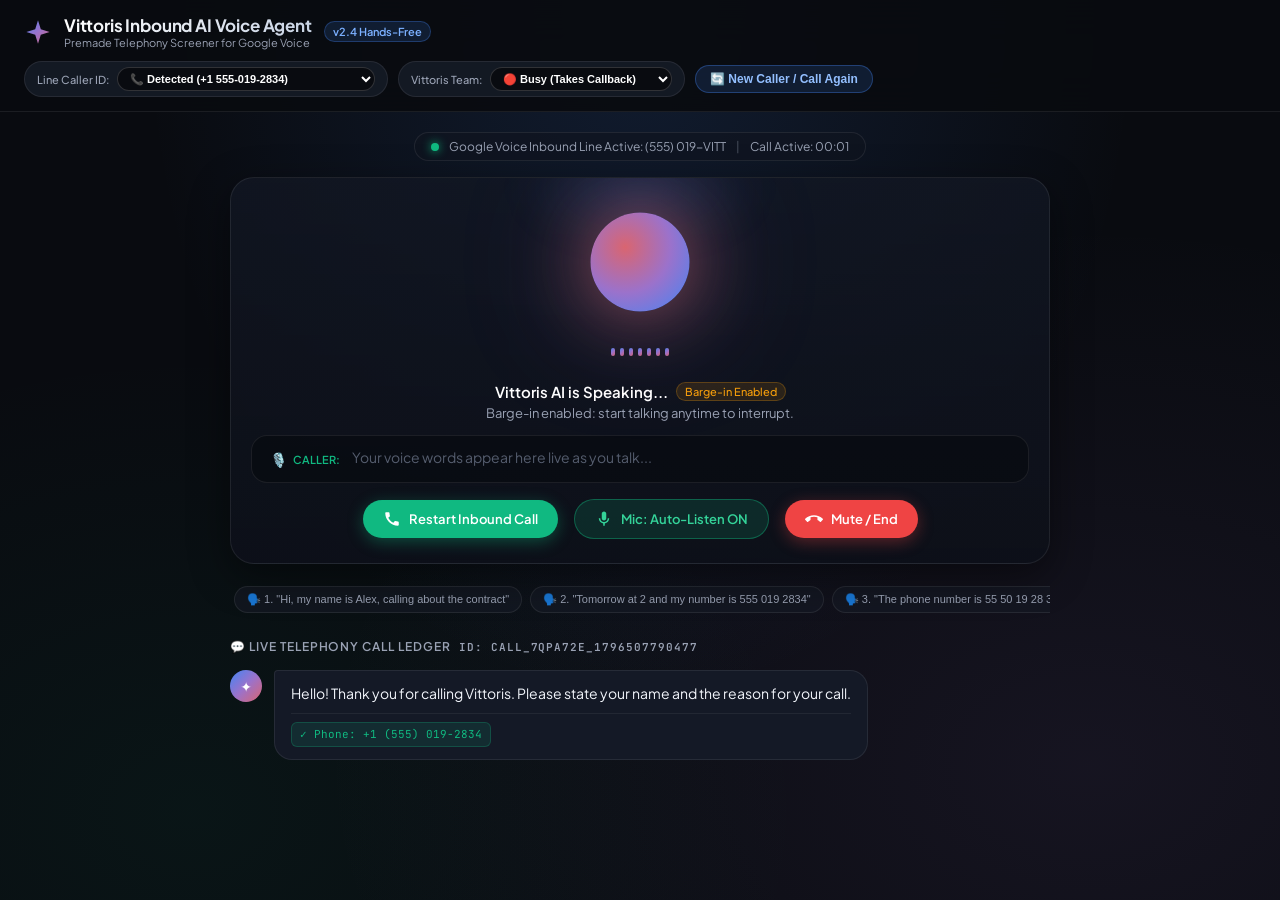
==== index.html @ 3432c32b "feat: hands-free voice receptionist with auto-mic, barge-in, caller ID integration, and GitHub Pages" ====
<!DOCTYPE html>
<html lang="en">
<head>
  <meta charset="UTF-8">
  <meta name="viewport" content="width=device-width, initial-scale=1.0">
  <title>Inbound AI Voice Receptionist — Vittoris Team</title>
  <link rel="preconnect" href="https://fonts.googleapis.com">
  <link rel="preconnect" href="https://fonts.gstatic.com" crossorigin>
  <link href="https://fonts.googleapis.com/css2?family=Google+Sans:wght@400;500;700&family=Plus+Jakarta+Sans:wght@400;500;600;700;800&family=JetBrains+Mono:wght@400;500&display=swap" rel="stylesheet">
  <style>
    :root {
      --bg: #090b10;
      --panel: #111520;
      --panel-border: rgba(255, 255, 255, 0.08);
      --bubble-bot: #141926;
      --bubble-user: #1d2538;
      --gemini-blue: #4285f4;
      --gemini-purple: #9b72cb;
      --gemini-pink: #d96570;
      --gemini-gradient: linear-gradient(135deg, #4285f4, #9b72cb, #d96570);
      --green: #10b981;
      --red: #ef4444;
      --amber: #f59e0b;
      --text-main: #f3f6fc;
      --text-muted: #9aa2b4;
      --font-main: 'Google Sans', 'Plus Jakarta Sans', system-ui, sans-serif;
      --font-mono: 'JetBrains Mono', monospace;
    }

    * { box-sizing: border-box; margin: 0; padding: 0; }

    body {
      background: var(--bg);
      background-image: 
        radial-gradient(at 50% 0%, rgba(66, 133, 244, 0.14) 0px, transparent 55%),
        radial-gradient(at 85% 85%, rgba(155, 114, 203, 0.09) 0px, transparent 50%),
        radial-gradient(at 15% 90%, rgba(16, 185, 129, 0.06) 0px, transparent 40%);
      color: var(--text-main);
      font-family: var(--font-main);
      min-height: 100vh;
      display: flex;
      flex-direction: column;
      overflow-x: hidden;
    }

    header {
      padding: 14px 24px;
      display: flex;
      justify-content: space-between;
      align-items: center;
      border-bottom: 1px solid var(--panel-border);
      backdrop-filter: blur(20px);
      position: sticky;
      top: 0;
      z-index: 50;
      background: rgba(9, 11, 16, 0.92);
      flex-wrap: wrap;
      gap: 12px;
    }

    .brand { display: flex; align-items: center; gap: 12px; }

    .gemini-sparkle {
      width: 28px;
      height: 28px;
      background: var(--gemini-gradient);
      -webkit-mask: url('data:image/svg+xml;utf8,<svg viewBox="0 0 24 24" xmlns="http://www.w3.org/2000/svg"><path d="M12 2L14.4 9.6L22 12L14.4 14.4L12 22L9.6 14.4L2 12L9.6 9.6L12 2Z"/></svg>') no-repeat center / contain;
      mask: url('data:image/svg+xml;utf8,<svg viewBox="0 0 24 24" xmlns="http://www.w3.org/2000/svg"><path d="M12 2L14.4 9.6L22 12L14.4 14.4L12 22L9.6 14.4L2 12L9.6 9.6L12 2Z"/></svg>') no-repeat center / contain;
    }

    .brand-title {
      font-size: 17px;
      font-weight: 700;
      letter-spacing: -0.01em;
      background: linear-gradient(135deg, #ffffff, #c7d2e3);
      -webkit-background-clip: text;
      -webkit-text-fill-color: transparent;
    }

    .brand-tag {
      font-size: 11px;
      padding: 3px 8px;
      border-radius: 20px;
      background: rgba(66, 133, 244, 0.15);
      color: #7bb0ff;
      border: 1px solid rgba(66, 133, 244, 0.3);
      font-weight: 600;
    }

    .header-controls {
      display: flex;
      align-items: center;
      gap: 10px;
      flex-wrap: wrap;
    }

    .config-pill {
      display: flex;
      align-items: center;
      gap: 8px;
      background: rgba(22, 27, 38, 0.9);
      border: 1px solid var(--panel-border);
      padding: 5px 12px;
      border-radius: 24px;
      font-size: 12px;
    }
    .config-pill label {
      color: var(--text-muted);
      font-size: 11px;
      font-weight: 500;
    }

    .config-select {
      background: #090b10;
      border: 1px solid rgba(255, 255, 255, 0.16);
      color: #fff;
      padding: 4px 8px;
      border-radius: 16px;
      font-size: 11px;
      font-weight: 600;
      outline: none;
      cursor: pointer;
    }

    .reset-btn {
      background: rgba(66, 133, 244, 0.15);
      border: 1px solid rgba(66, 133, 244, 0.35);
      color: #93bfff;
      padding: 6px 14px;
      border-radius: 20px;
      font-size: 12px;
      font-weight: 600;
      cursor: pointer;
      display: inline-flex;
      align-items: center;
      gap: 6px;
      transition: all 0.2s ease;
    }
    .reset-btn:hover {
      background: rgba(66, 133, 244, 0.3);
      color: #fff;
      border-color: #4285f4;
    }

    /* Main Voice Calling Stage */
    .call-stage {
      max-width: 860px;
      width: 100%;
      margin: 0 auto;
      padding: 20px 20px 10px;
      display: flex;
      flex-direction: column;
      align-items: center;
      gap: 16px;
    }

    .call-status-banner {
      display: flex;
      align-items: center;
      gap: 10px;
      padding: 6px 16px;
      background: rgba(17, 21, 32, 0.7);
      border: 1px solid var(--panel-border);
      border-radius: 24px;
      font-size: 12px;
      color: var(--text-muted);
    }
    .pulse-dot {
      width: 8px;
      height: 8px;
      border-radius: 50%;
      background: var(--green);
      box-shadow: 0 0 10px var(--green);
      animation: pulseDot 1.5s infinite;
    }
    @keyframes pulseDot {
      0%, 100% { opacity: 1; transform: scale(1); }
      50% { opacity: 0.4; transform: scale(0.85); }
    }

    /* Premade Voice Agent Orb & Live Waveform */
    .voice-console-card {
      width: 100%;
      background: linear-gradient(180deg, rgba(18, 23, 35, 0.8) 0%, rgba(13, 16, 25, 0.95) 100%);
      border: 1px solid var(--panel-border);
      border-radius: 24px;
      padding: 24px 20px;
      display: flex;
      flex-direction: column;
      align-items: center;
      box-shadow: 0 12px 40px rgba(0, 0, 0, 0.45);
      position: relative;
      overflow: hidden;
    }

    .voice-console-card::before {
      content: '';
      position: absolute;
      top: -40px;
      width: 240px;
      height: 100px;
      background: radial-gradient(ellipse, rgba(66, 133, 244, 0.2) 0%, transparent 70%);
      filter: blur(20px);
      pointer-events: none;
    }

    .orb-wrapper {
      position: relative;
      width: 120px;
      height: 120px;
      display: flex;
      align-items: center;
      justify-content: center;
      margin-bottom: 12px;
    }

    .voice-orb {
      width: 84px;
      height: 84px;
      border-radius: 50%;
      background: radial-gradient(circle at 35% 35%, #9b72cb 0%, #4285f4 55%, #1ba0e1 100%);
      box-shadow: 
        0 0 40px rgba(66, 133, 244, 0.4),
        0 0 80px rgba(155, 114, 203, 0.25);
      transition: all 0.3s cubic-bezier(0.4, 0, 0.2, 1);
      animation: orbFloat 4s infinite ease-in-out;
    }

    .voice-orb.listening {
      background: radial-gradient(circle at 40% 40%, #10b981 0%, #059669 50%, #0284c7 100%);
      box-shadow: 
        0 0 50px rgba(16, 185, 129, 0.55),
        0 0 90px rgba(5, 150, 105, 0.35);
      transform: scale(1.12);
      animation: orbListenPulse 1.2s infinite alternate ease-in-out;
    }

    .voice-orb.speaking {
      background: radial-gradient(circle at 35% 35%, #d96570 0%, #9b72cb 50%, #4285f4 100%);
      box-shadow: 
        0 0 60px rgba(217, 101, 112, 0.6),
        0 0 110px rgba(155, 114, 203, 0.45);
      transform: scale(1.18);
      animation: orbSpeakPulse 1s infinite alternate ease-in-out;
    }

    @keyframes orbFloat {
      0%, 100% { transform: scale(1) translateY(0); }
      50% { transform: scale(1.04) translateY(-4px); }
    }
    @keyframes orbListenPulse {
      0% { transform: scale(1.08); box-shadow: 0 0 35px rgba(16, 185, 129, 0.5); }
      100% { transform: scale(1.18); box-shadow: 0 0 65px rgba(16, 185, 129, 0.7); }
    }
    @keyframes orbSpeakPulse {
      0% { transform: scale(1.12) rotate(0deg); }
      100% { transform: scale(1.24) rotate(45deg); }
    }

    /* Live Audio Soundwave Visualizer */
    .soundwave-box {
      display: flex;
      align-items: center;
      gap: 5px;
      height: 36px;
      margin-bottom: 12px;
    }

    .wave-bar {
      width: 4px;
      height: 8px;
      background: rgba(255, 255, 255, 0.2);
      border-radius: 4px;
      transition: height 0.15s ease, background 0.2s ease;
    }

    .soundwave-box.active .wave-bar {
      background: var(--gemini-gradient);
      animation: waveDance 1.2s infinite ease-in-out;
    }
    .soundwave-box.active .wave-bar:nth-child(1) { animation-delay: 0.1s; }
    .soundwave-box.active .wave-bar:nth-child(2) { animation-delay: 0.3s; }
    .soundwave-box.active .wave-bar:nth-child(3) { animation-delay: 0.0s; }
    .soundwave-box.active .wave-bar:nth-child(4) { animation-delay: 0.4s; }
    .soundwave-box.active .wave-bar:nth-child(5) { animation-delay: 0.2s; }
    .soundwave-box.active .wave-bar:nth-child(6) { animation-delay: 0.5s; }
    .soundwave-box.active .wave-bar:nth-child(7) { animation-delay: 0.15s; }

    @keyframes waveDance {
      0%, 100% { height: 8px; }
      50% { height: 32px; }
    }

    .orb-status-text {
      font-size: 15px;
      font-weight: 600;
      color: #fff;
      margin-bottom: 4px;
      display: flex;
      align-items: center;
      gap: 8px;
    }

    .barge-in-badge {
      font-size: 11px;
      color: var(--amber);
      background: rgba(245, 158, 11, 0.12);
      border: 1px solid rgba(245, 158, 11, 0.25);
      padding: 2px 8px;
      border-radius: 12px;
      font-weight: 500;
    }

    .orb-substatus {
      font-size: 13px;
      color: var(--text-muted);
      text-align: center;
      max-width: 520px;
    }

    /* Real-Time Live Speech Transcript Bar */
    .live-transcript-card {
      width: 100%;
      background: rgba(8, 11, 17, 0.7);
      border: 1px solid var(--panel-border);
      border-radius: 16px;
      padding: 12px 18px;
      margin-top: 14px;
      display: flex;
      align-items: flex-start;
      gap: 12px;
      min-height: 48px;
    }
    .live-mic-icon {
      color: var(--green);
      font-size: 14px;
      display: flex;
      align-items: center;
      gap: 6px;
      flex-shrink: 0;
      margin-top: 2px;
    }
    .live-transcript-text {
      font-size: 14px;
      color: #e2e8f0;
      font-style: italic;
      line-height: 1.4;
      flex: 1;
      word-break: break-word;
    }
    .live-transcript-placeholder {
      color: #555d6e;
      font-style: normal;
    }

    /* Hands-Free Voice Call Controls (No typing input prompt!) */
    .call-controls-deck {
      display: flex;
      align-items: center;
      justify-content: center;
      gap: 16px;
      margin-top: 16px;
      flex-wrap: wrap;
    }

    .control-btn {
      display: flex;
      align-items: center;
      gap: 8px;
      padding: 10px 20px;
      border-radius: 28px;
      font-size: 13px;
      font-weight: 600;
      cursor: pointer;
      border: none;
      transition: all 0.2s ease;
      font-family: var(--font-main);
    }
    .control-btn svg { width: 18px; height: 18px; fill: currentColor; }

    .btn-connect {
      background: #10b981;
      color: #fff;
      box-shadow: 0 4px 16px rgba(16, 185, 129, 0.35);
    }
    .btn-connect:hover {
      background: #059669;
      transform: translateY(-1px);
    }

    .btn-hangup {
      background: #ef4444;
      color: #fff;
      box-shadow: 0 4px 16px rgba(239, 68, 68, 0.35);
    }
    .btn-hangup:hover {
      background: #dc2626;
      transform: translateY(-1px);
    }

    .btn-mic-toggle {
      background: rgba(255, 255, 255, 0.08);
      color: #e2e8f0;
      border: 1px solid rgba(255, 255, 255, 0.15);
    }
    .btn-mic-toggle.active {
      background: rgba(16, 185, 129, 0.15);
      border-color: rgba(16, 185, 129, 0.4);
      color: #34d399;
    }
    .btn-mic-toggle:hover { background: rgba(255, 255, 255, 0.14); }

    /* Quick Voice Simulation Chips */
    .quick-voice-chips {
      display: flex;
      gap: 8px;
      max-width: 860px;
      width: 100%;
      overflow-x: auto;
      padding: 6px 4px;
    }
    .quick-voice-chips::-webkit-scrollbar { display: none; }

    .voice-chip {
      background: rgba(22, 27, 38, 0.65);
      border: 1px solid var(--panel-border);
      color: var(--text-muted);
      padding: 6px 12px;
      border-radius: 18px;
      font-size: 11px;
      white-space: nowrap;
      cursor: pointer;
      display: inline-flex;
      align-items: center;
      gap: 6px;
      transition: all 0.2s ease;
    }
    .voice-chip:hover {
      background: rgba(66, 133, 244, 0.15);
      border-color: rgba(66, 133, 244, 0.35);
      color: #fff;
    }

    /* Dialogue History & Extracted Entities Ledger */
    .dialogue-history-section {
      max-width: 860px;
      width: 100%;
      margin: 0 auto;
      padding: 10px 20px 40px;
      flex: 1;
      display: flex;
      flex-direction: column;
      gap: 16px;
    }

    .section-title {
      font-size: 12px;
      text-transform: uppercase;
      letter-spacing: 0.08em;
      color: var(--text-muted);
      font-weight: 600;
      display: flex;
      align-items: center;
      gap: 8px;
    }

    .turns-container {
      display: flex;
      flex-direction: column;
      gap: 14px;
    }

    .turn-row {
      display: flex;
      gap: 12px;
      animation: turnFade 0.25s ease-out;
    }
    @keyframes turnFade {
      from { opacity: 0; transform: translateY(6px); }
      to { opacity: 1; transform: translateY(0); }
    }
    .turn-row.caller { justify-content: flex-end; }

    .speaker-avatar {
      width: 32px;
      height: 32px;
      border-radius: 50%;
      display: flex;
      align-items: center;
      justify-content: center;
      flex-shrink: 0;
      font-size: 14px;
    }
    .speaker-avatar.bot {
      background: var(--gemini-gradient);
      color: #fff;
    }
    .speaker-avatar.caller {
      background: #2563eb;
      color: #fff;
    }

    .speech-bubble {
      max-width: 80%;
      padding: 12px 16px;
      border-radius: 18px;
      font-size: 14px;
      line-height: 1.55;
    }
    .speech-bubble.bot {
      background: var(--bubble-bot);
      border: 1px solid var(--panel-border);
      color: var(--text-main);
      border-top-left-radius: 4px;
    }
    .speech-bubble.caller {
      background: var(--bubble-user);
      border: 1px solid rgba(255, 255, 255, 0.1);
      color: #fff;
      border-top-right-radius: 4px;
    }

    .entities-tag-wrap {
      display: flex;
      flex-wrap: wrap;
      gap: 6px;
      margin-top: 8px;
      padding-top: 8px;
      border-top: 1px solid rgba(255, 255, 255, 0.06);
    }

    .entity-tag {
      font-size: 11px;
      padding: 3px 8px;
      border-radius: 6px;
      font-family: var(--font-mono);
      background: rgba(66, 133, 244, 0.12);
      color: #7bb0ff;
      border: 1px solid rgba(66, 133, 244, 0.25);
    }
    .entity-tag.green {
      background: rgba(16, 185, 129, 0.12);
      color: var(--green);
      border-color: rgba(16, 185, 129, 0.25);
    }
    .entity-tag.amber {
      background: rgba(245, 158, 11, 0.12);
      color: var(--amber);
      border-color: rgba(245, 158, 11, 0.25);
    }

    .dispatch-alert-card {
      margin-top: 10px;
      background: rgba(16, 185, 129, 0.08);
      border: 1px solid rgba(16, 185, 129, 0.3);
      border-radius: 10px;
      padding: 10px 14px;
      font-family: var(--font-mono);
      font-size: 12px;
      color: #6ee7b7;
      white-space: pre-line;
      line-height: 1.4;
    }
  </style>
</head>
<body>

  <header>
    <div class="brand">
      <div class="gemini-sparkle"></div>
      <div>
        <div class="brand-title">Vittoris Inbound AI Voice Agent</div>
        <div style="font-size: 11px; color: var(--text-muted);">Premade Telephony Screener for Google Voice</div>
      </div>
      <div class="brand-tag">v2.4 Hands-Free</div>
    </div>

    <div class="header-controls">
      <!-- Google Voice Line / Caller ID Mode -->
      <div class="config-pill">
        <label>Line Caller ID:</label>
        <select id="caller-id-select" class="config-select" onchange="onCallerIdOptionChange()">
          <option value="+1 (555) 019-2834" selected>📞 Detected (+1 555-019-2834)</option>
          <option value="+1 (415) 555-0199">📞 Detected (+1 415-555-0199)</option>
          <option value="UNKNOWN">👤 Unknown / Private Line (Asks Number)</option>
        </select>
      </div>

      <!-- Recipient Availability Target -->
      <div class="config-pill">
        <label>Vittoris Team:</label>
        <select id="team-status-select" class="config-select" onchange="onTeamStatusChange(this.value)">
          <option value="BUSY" selected>🔴 Busy (Takes Callback)</option>
          <option value="AVAILABLE">🟢 Available (Live Transfer)</option>
        </select>
      </div>

      <!-- Reset / Brand New Caller -->
      <button class="reset-btn" onclick="startFreshCallSession()" title="Treat as a brand new caller every time">
        🔄 New Caller / Call Again
      </button>
    </div>
  </header>

  <main class="call-stage">
    <!-- Active Telephony Banner -->
    <div class="call-status-banner">
      <div class="pulse-dot"></div>
      <span id="call-line-badge">Google Voice Inbound Line Active: (555) 019-VITT</span>
      <span style="opacity: 0.4;">|</span>
      <span id="call-timer-text">Call Active: 00:00</span>
    </div>

    <!-- Voice Console Card -->
    <div class="voice-console-card">
      <div class="orb-wrapper">
        <div class="voice-orb" id="voice-orb"></div>
      </div>

      <!-- Animated Soundwave Reactive Bars -->
      <div class="soundwave-box" id="soundwave-box">
        <div class="wave-bar"></div>
        <div class="wave-bar"></div>
        <div class="wave-bar"></div>
        <div class="wave-bar"></div>
        <div class="wave-bar"></div>
        <div class="wave-bar"></div>
        <div class="wave-bar"></div>
      </div>

      <div class="orb-status-text" id="orb-status-text">
        <span id="status-main-label">Ready for Call</span>
        <span class="barge-in-badge" id="barge-badge" title="You can speak at any time to interrupt the AI">Barge-in Enabled</span>
      </div>

      <div class="orb-substatus" id="orb-substatus">
        Microphone auto-starts after the AI speaks. Speak naturally; the AI stops immediately when you interrupt.
      </div>

      <!-- Live Real-Time Speech Transcript (Hands-Free!) -->
      <div class="live-transcript-card">
        <div class="live-mic-icon">
          <span>🎙️</span>
          <span style="font-size: 11px; font-weight: 600;">CALLER:</span>
        </div>
        <div class="live-transcript-text" id="live-transcript-text">
          <span class="live-transcript-placeholder">Your voice words appear here live as you talk...</span>
        </div>
      </div>

      <!-- Hands-Free Call Controls (NO text typing box) -->
      <div class="call-controls-deck">
        <button class="control-btn btn-connect" id="btn-call-action" onclick="startFreshCallSession()">
          <svg viewBox="0 0 24 24"><path d="M20.01 15.38c-1.23 0-2.42-.2-3.53-.56-.35-.12-.74-.03-1.01.24l-1.57 1.97c-2.83-1.35-5.48-3.9-6.89-6.83l1.95-1.66c.27-.28.35-.67.24-1.02-.37-1.11-.56-2.3-.56-3.53 0-.54-.45-.99-.99-.99H4.19C3.65 3 3 3.24 3 3.99 3 13.28 10.73 21 20.01 21c.71 0 .99-.63.99-1.18v-3.45c0-.54-.45-.99-.99-.99z"/></svg>
          <span id="btn-call-text">Restart Inbound Call</span>
        </button>

        <button class="control-btn btn-mic-toggle active" id="btn-mic-toggle" onclick="toggleMicrophone()">
          <svg viewBox="0 0 24 24"><path d="M12 14c1.66 0 3-1.34 3-3V5c0-1.66-1.34-3-3-3S9 3.34 9 5v6c0 1.66 1.34 3 3 3zm5-3c0 2.76-2.24 5-5 5s-5-2.24-5-5H5c0 3.53 2.61 6.43 6 6.92V21h2v-3.08c3.39-.49 6-3.39 6-6.92h-2z"/></svg>
          <span id="mic-status-label">Mic: Auto-Listen ON</span>
        </button>

        <button class="control-btn btn-hangup" onclick="hangUpCall()">
          <svg viewBox="0 0 24 24"><path d="M12 9c-1.6 0-3.15.25-4.6.72v3.1c0 .39-.23.74-.56.9-.98.49-1.87 1.12-2.66 1.85-.18.18-.43.28-.7.28-.28 0-.53-.11-.71-.29L.29 13.08c-.18-.17-.29-.42-.29-.7 0-.28.11-.53.29-.71C3.34 8.78 7.46 7 12 7s8.66 1.78 11.71 4.67c.18.18.29.43.29.71 0 .28-.11.53-.29.71l-2.48 2.48c-.18.18-.43.29-.71.29-.27 0-.52-.11-.7-.28-.79-.74-1.69-1.36-2.67-1.85-.33-.16-.56-.5-.56-.9v-3.1C15.15 9.25 13.6 9 12 9z"/></svg>
          <span>Mute / End</span>
        </button>
      </div>
    </div>

    <!-- Quick Voice Simulation Chips (For Instant Testing / Fallback) -->
    <div class="quick-voice-chips">
      <button class="voice-chip" onclick="simulateSpokenTurn('Hi, my name is Alex and I am calling regarding the contract')">
        🗣️ 1. "Hi, my name is Alex, calling about the contract"
      </button>
      <button class="voice-chip" onclick="simulateSpokenTurn('the best time would be tomorrow at 2 and my number is 555 019 2834')">
        🗣️ 2. "Tomorrow at 2 and my number is 555 019 2834"
      </button>
      <button class="voice-chip" onclick="simulateSpokenTurn('the phone number is 55 50 19 28 34')">
        🗣️ 3. "The phone number is 55 50 19 28 34"
      </button>
      <button class="voice-chip" onclick="simulateSpokenTurn('This is Michael Chang, our cloud service is down urgent!')">
        🚨 4. "Michael Chang, urgent outage!"
      </button>
    </div>
  </main>

  <!-- Live Spoken Dialogue Stream & Extraction Ledger -->
  <section class="dialogue-history-section">
    <div class="section-title">
      <span>💬 Live Telephony Call Ledger</span>
      <span style="font-size: 11px; color: var(--text-muted); font-family: var(--font-mono);" id="session-id-display"></span>
    </div>

    <div class="turns-container" id="turns-container">
      <!-- Conversation turns will be dynamically rendered here -->
    </div>
  </section>

  <script>
    // --- Application State ---
    let currentSessionId = generateSessionId();
    let isCallActive = false;
    let callTimerInterval = null;
    let callSeconds = 0;
    let isMicEnabled = true;
    let recognition = null;
    let isListening = false;
    let silenceTimer = null;
    let bestVoice = null;
    let callerEntities = { name: null, reason: null, phone: null, bestTime: null };
    const synth = window.speechSynthesis;

    function generateSessionId() {
      return 'call_' + Math.random().toString(36).substring(2, 9) + '_' + Date.now();
    }

    // --- Voice Setup ---
    function initVoices() {
      if (!synth) return;
      const voices = synth.getVoices();
      bestVoice = voices.find(v => v.name.includes("Google US English") || v.name.includes("Natural") || v.name.includes("Samantha") || v.name.includes("Ava"))
               || voices.find(v => v.lang.startsWith("en-US") || v.lang.startsWith("en"))
               || voices[0];
    }
    if (synth) {
      synth.onvoiceschanged = initVoices;
      initVoices();
    }

    // --- Digit-by-Digit Speech Conversion for Phone Numbers ---
    function formatNumbersForSpeech(text) {
      if (!text) return text;
      // Convert space-separated or standard grouped digits into spaced numbers with natural pausing
      return text.replace(/(?:\+?\d[\d\s\-\(\)\.]{8,}\d)/g, (match) => {
        const digits = match.replace(/\D/g, '');
        if (digits.length >= 10) {
          const parts = [];
          for (let i = 0; i < digits.length; i += 3) {
            parts.push(digits.substring(i, Math.min(i + 3, digits.length)).split('').join(' '));
          }
          return parts.join(', ');
        }
        return match;
      });
    }

    // --- Telephony Call Flow & State Management ---
    function getSelectedCallerId() {
      const select = document.getElementById('caller-id-select');
      const val = select ? select.value : 'UNKNOWN';
      return val === 'UNKNOWN' ? null : val;
    }

    function onCallerIdOptionChange() {
      // Whenever caller ID option changes, restart fresh call with this caller ID
      startFreshCallSession();
    }

    function onTeamStatusChange(newStatus) {
      fetch('/api/recipient/status', {
        method: 'POST',
        headers: { 'Content-Type': 'application/json' },
        body: JSON.stringify({ status: newStatus })
      }).catch(err => console.warn('Status update fallback', err));
    }

    function startFreshCallSession() {
      if (synth && synth.speaking) synth.cancel();
      stopListening();

      currentSessionId = generateSessionId();
      callerEntities = { name: null, reason: null, phone: null, bestTime: null };
      
      const container = document.getElementById('turns-container');
      if (container) container.innerHTML = '';
      
      document.getElementById('session-id-display').textContent = `ID: ${currentSessionId}`;
      document.getElementById('live-transcript-text').innerHTML = '<span class="live-transcript-placeholder">Your voice words appear here live as you talk...</span>';

      const callerPhone = getSelectedCallerId();
      if (callerPhone) {
        callerEntities.phone = callerPhone;
      }

      // Reset Call Timer
      clearInterval(callTimerInterval);
      callSeconds = 0;
      isCallActive = true;
      callTimerInterval = setInterval(() => {
        callSeconds++;
        const mins = String(Math.floor(callSeconds / 60)).padStart(2, '0');
        const secs = String(callSeconds % 60).padStart(2, '0');
        document.getElementById('call-timer-text').textContent = `Call Active: ${mins}:${secs}`;
      }, 1000);

      let url = `/api/call/start?session_id=${currentSessionId}`;
      if (callerPhone) {
        url += `&caller_phone=${encodeURIComponent(callerPhone)}`;
      }

      fetch(url, { method: 'POST' })
        .then(res => res.json())
        .then(data => {
          botSpeak(data.bot_speech_response, data.extracted_entities);
        })
        .catch(() => {
          // Fallback greeting if offline
          const fallbackGreeting = callerPhone 
            ? "Hello! Thank you for calling Vittoris. Please state your name and the reason for your call."
            : "Hello! Thank you for calling Vittoris. Please state your name and the reason for your call.";
          botSpeak(fallbackGreeting, callerEntities);
        });
    }

    function hangUpCall() {
      isCallActive = false;
      clearInterval(callTimerInterval);
      if (synth && synth.speaking) synth.cancel();
      stopListening();

      setVisualState('idle', 'Call Ended', 'The inbound call has concluded. Tap "Restart Inbound Call" for a new caller.');
      document.getElementById('call-timer-text').textContent = "Call Concluded";
    }

    // --- Web Speech Recognition & Auto-Mic Start with Barge-in ---
    function initSpeechRecognition() {
      const SpeechRecognition = window.SpeechRecognition || window.webkitSpeechRecognition;
      if (!SpeechRecognition) {
        document.getElementById('orb-substatus').textContent = "Note: Voice Recognition requires Chrome/Edge/Safari. You can use the quick voice chips below to test.";
        return;
      }

      recognition = new SpeechRecognition();
      recognition.continuous = true;
      recognition.interimResults = true;
      recognition.lang = 'en-US';

      // 1. BARGE-IN: The moment speech/sound is detected, immediately silence the AI if speaking!
      recognition.onstart = () => {
        isListening = true;
        if (synth && synth.speaking) {
          synth.cancel(); // MUTE BOT IMMEDIATELY ON BARGE-IN
        }
        setVisualState('listening', 'Listening to You...', 'Speak naturally. Take your time; when you finish speaking, your turn will be processed automatically.');
      };

      recognition.onspeechstart = () => {
        if (synth && synth.speaking) {
          synth.cancel(); // MUTE BOT IMMEDIATELY ON BARGE-IN
          setVisualState('listening', 'Listening (Barge-in Interrupted)...', 'AI was interrupted and is listening to you.');
        }
      };

      recognition.onresult = (event) => {
        // Double-check barge-in interruption
        if (synth && synth.speaking) {
          synth.cancel();
        }

        let interimText = '';
        let finalText = '';

        for (let i = event.resultIndex; i < event.results.length; ++i) {
          if (event.results[i].isFinal) {
            finalText += event.results[i][0].transcript;
          } else {
            interimText += event.results[i][0].transcript;
          }
        }

        const currentSpoken = (finalText || interimText).trim();
        if (currentSpoken) {
          document.getElementById('live-transcript-text').textContent = `"${currentSpoken}"`;
        }

        // Automatic End-Of-Turn Detection (Silence Pause: 1.8 seconds)
        clearTimeout(silenceTimer);
        silenceTimer = setTimeout(() => {
          if (currentSpoken) {
            handleSpokenTurn(currentSpoken);
          }
        }, 1800);
      };

      recognition.onerror = (e) => {
        console.warn('Speech recognition error:', e.error);
        if (e.error !== 'no-speech') {
          stopListening();
        }
      };

      recognition.onend = () => {
        isListening = false;
        // Auto-reconnect if call is active and bot is not speaking
        if (isCallActive && isMicEnabled && (!synth || !synth.speaking)) {
          startListeningSafely();
        }
      };
    }

    function startListeningSafely() {
      if (!recognition || !isMicEnabled || !isCallActive) return;
      try {
        recognition.start();
      } catch (e) {
        // Already started or transitioning
      }
    }

    function stopListening() {
      clearTimeout(silenceTimer);
      if (recognition) {
        try { recognition.stop(); } catch(e) {}
      }
      isListening = false;
    }

    function toggleMicrophone() {
      isMicEnabled = !isMicEnabled;
      const btn = document.getElementById('btn-mic-toggle');
      const label = document.getElementById('mic-status-label');

      if (isMicEnabled) {
        btn.classList.add('active');
        label.textContent = "Mic: Auto-Listen ON";
        if (!synth || !synth.speaking) {
          startListeningSafely();
        }
      } else {
        btn.classList.remove('active');
        label.textContent = "Mic: Muted";
        stopListening();
        setVisualState('idle', 'Microphone Muted', 'Unmute microphone or click any quick voice prompt to talk.');
      }
    }

    // --- Conversational Turn Dispatch (Hands-Free) ---
    function handleSpokenTurn(callerSpeech) {
      clearTimeout(silenceTimer);
      stopListening();

      // Show caller message in ledger
      appendTurnToLedger('caller', callerSpeech);
      document.getElementById('live-transcript-text').innerHTML = `<span style="color: #60a5fa;">Processing turn: "${callerSpeech}"...</span>`;
      setVisualState('processing', 'Processing...', 'Understanding inquiry & checking availability...');

      // Dispatch to FastAPI Backend
      fetch('/api/call/turn', {
        method: 'POST',
        headers: { 'Content-Type': 'application/json' },
        body: JSON.stringify({
          session_id: currentSessionId,
          speech_text: callerSpeech
        })
      })
      .then(res => res.json())
      .then(data => {
        document.getElementById('live-transcript-text').innerHTML = '<span class="live-transcript-placeholder">Your voice words appear here live as you talk...</span>';
        botSpeak(data.bot_speech_response, data.extracted_entities, data.notification_preview);
      })
      .catch(err => {
        console.warn('Backend turn failed, executing local state engine fallback', err);
        processTurnClientSide(callerSpeech);
      });
    }

    function simulateSpokenTurn(text) {
      if (synth && synth.speaking) synth.cancel();
      document.getElementById('live-transcript-text').textContent = `"${text}"`;
      handleSpokenTurn(text);
    }

    // --- AI Voice Output with Auto-Mic Resumption & Barge-In Binding ---
    function botSpeak(speechText, entities = null, notification = null) {
      appendTurnToLedger('bot', speechText, entities, notification);

      setVisualState('speaking', 'Vittoris AI is Speaking...', 'Barge-in enabled: start talking anytime to interrupt.');

      if (synth) {
        synth.cancel();

        const formattedForAudio = formatNumbersForSpeech(speechText);
        const utterance = new SpeechSynthesisUtterance(formattedForAudio);
        if (bestVoice) utterance.voice = bestVoice;
        utterance.rate = 0.96; // Smooth, conversational pace
        utterance.pitch = 1.0;

        // When the AI finishes speaking -> AUTOMATICALLY START THE MICROPHONE!
        utterance.onend = () => {
          if (isCallActive && isMicEnabled) {
            setVisualState('listening', 'Listening to You...', 'Your microphone is active. Please state your details or questions.');
            startListeningSafely();
          } else {
            setVisualState('idle', 'Call Waiting', 'Microphone muted or call ended.');
          }
        };

        utterance.onerror = () => {
          if (isCallActive && isMicEnabled) {
            startListeningSafely();
          }
        };

        synth.speak(utterance);
      } else {
        // Fallback when speech synthesis is unsupported
        setTimeout(() => {
          if (isCallActive && isMicEnabled) {
            startListeningSafely();
          }
        }, 1500);
      }
    }

    // --- Robust Phone & Entity Extraction for Client-Side Fallback ---
    function extractClientPhone(text) {
      const wordDigits = {
        zero: "0", oh: "0", one: "1", two: "2", three: "3",
        four: "4", five: "5", six: "6", seven: "7", eight: "8", nine: "9"
      };
      const words = text.toLowerCase().split(/\s+/);
      const normalized = words.map(w => {
        const clean = w.replace(/[^\w]/g, '');
        return wordDigits[clean] || w;
      }).join(' ');

      // Match after keywords
      const kwMatch = normalized.match(/(?:phone|number|call|reach|contact)(?:\s+is|\s+at|\s+on)?\s*([+\d\s\-\(\)\.]{7,30})/i);
      if (kwMatch) {
        const digits = kwMatch[1].replace(/\D/g, '');
        if (digits.length >= 10) return kwMatch[1].trim();
      }

      // Match any 10-15 digit string with spaces/hyphens
      const digitSeqs = normalized.match(/(?:\+?\d[\d\s\-\(\)\.]{8,}\d)/g);
      if (digitSeqs) {
        for (const seq of digitSeqs) {
          const d = seq.replace(/\D/g, '');
          if (d.length >= 10 && d.length <= 15) return seq.trim();
        }
      }
      return null;
    }

    function processTurnClientSide(text) {
      const lower = text.toLowerCase();

      // Extract Name
      const nameMatch = text.match(/(?:my name is|name's|this is|i am|i'm)\s+([A-Za-z]+(?:\s+[A-Za-z]+){0,2})(?=\s+(?:calling|about|regarding|from|with|and|,|\.|$))/i)
                     || text.match(/\b([A-Z][a-z]+\s+[A-Z][a-z]+)\s+(?:here|speaking)\b/i);
      if (nameMatch && (!callerEntities.name || /name|this is|i am/i.test(text))) {
        callerEntities.name = nameMatch[1].trim();
      }

      // Extract Reason
      const reasonMatch = text.match(/(?:calling regarding|calling about|calling to discuss|calling to|regarding|about)\s+([^.,;]+)/i);
      if (reasonMatch && !callerEntities.reason) {
        callerEntities.reason = reasonMatch[1].trim();
      }

      // Extract Phone (Robust multi-group / space extractor)
      const phoneFound = extractClientPhone(text);
      if (phoneFound) {
        callerEntities.phone = phoneFound;
      }

      // Extract Best Time
      const timeMatch = text.match(/(?:best time (?:is|to call(?: me)?(?: is)?|would be)|available)\s+([^.,;]+)/i)
                     || text.match(/(?:tomorrow|today|monday|tuesday|wednesday|thursday|friday)\s+(?:at\s+\d{1,2}(?::\d{2})?\s*(?:am|pm)?|morning|afternoon|evening)/i);
      if (timeMatch) {
        callerEntities.bestTime = timeMatch[0].trim();
      }

      const teamStatus = document.getElementById('team-status-select').value;
      const name = callerEntities.name || "there";
      const reason = callerEntities.reason || "your call";

      let responseText = "";
      let notification = null;

      if (!callerEntities.name || !callerEntities.reason) {
        if (!callerEntities.name && callerEntities.reason) {
          responseText = `Thank you for reaching out regarding ${reason}. May I please have your name before we continue?`;
        } else if (callerEntities.name && !callerEntities.reason) {
          responseText = `Thank you, ${name}. Could you please state the reason for your call?`;
        } else {
          responseText = `Hello! Thank you for calling Vittoris. Please state your name and the reason for your call.`;
        }
      } else if (teamStatus === 'AVAILABLE') {
        responseText = `Thank you, ${name}. The Vittoris team is available right now. Please hold on while I connect your call directly to discuss ${reason}.`;
      } else {
        // Team is BUSY: Check phone and callback time
        const hasPhone = Boolean(callerEntities.phone);
        const hasTime = Boolean(callerEntities.bestTime);

        if (hasPhone && hasTime) {
          const spokenPhone = formatNumbersForSpeech(callerEntities.phone);
          responseText = `Thank you, ${name}. I have noted your number as ${spokenPhone}, and requested a callback for ${callerEntities.bestTime} regarding ${reason}. The Vittoris team has been notified and will reach back to you then. Have a wonderful day!`;
          notification = `📱 [DISPATCHED TO Vittoris Team via Slack & SMS]\nCallback Request from ${name} (${callerEntities.phone}) for ${callerEntities.bestTime}.\nReason: ${reason}`;
        } else if (hasPhone && !hasTime) {
          const spokenPhone = formatNumbersForSpeech(callerEntities.phone);
          responseText = `Thank you, ${name}. I have your phone number as ${spokenPhone}. What would be the best time or window for our team to reach back to you?`;
        } else if (!hasPhone && hasTime) {
          responseText = `Thank you, ${name}. We will reach back ${callerEntities.bestTime}. Could you please provide the phone number our team should call you on?`;
        } else {
          responseText = `Thank you, ${name}. The Vittoris team is currently busy and unavailable to take your call right now. Could you please leave your phone number and the best time for our team to reach back to you?`;
        }
      }

      botSpeak(responseText, callerEntities, notification);
    }

    // --- UI Helper Functions ---
    function setVisualState(state, title, subtitle) {
      const orb = document.getElementById('voice-orb');
      const soundwave = document.getElementById('soundwave-box');
      const titleEl = document.getElementById('status-main-label');
      const subEl = document.getElementById('orb-substatus');
      const bargeBadge = document.getElementById('barge-badge');

      orb.classList.remove('listening', 'speaking');
      soundwave.classList.remove('active');

      if (state === 'listening') {
        orb.classList.add('listening');
        soundwave.classList.add('active');
        bargeBadge.style.display = 'none';
      } else if (state === 'speaking') {
        orb.classList.add('speaking');
        soundwave.classList.add('active');
        bargeBadge.style.display = 'inline-block';
      } else if (state === 'processing') {
        orb.style.transform = 'scale(1.05)';
        bargeBadge.style.display = 'none';
      } else {
        bargeBadge.style.display = 'none';
      }

      if (title) titleEl.textContent = title;
      if (subtitle) subEl.textContent = subtitle;
    }

    function appendTurnToLedger(speaker, text, entities = null, notification = null) {
      const container = document.getElementById('turns-container');
      if (!container) return;

      const row = document.createElement('div');
      row.className = `turn-row ${speaker}`;

      const avatar = document.createElement('div');
      avatar.className = `speaker-avatar ${speaker}`;
      avatar.textContent = speaker === 'bot' ? '✦' : '👤';

      const bubble = document.createElement('div');
      bubble.className = `speech-bubble ${speaker}`;
      bubble.textContent = text;

      // Append extracted entity badges if available
      if (entities) {
        const tagWrap = document.createElement('div');
        tagWrap.className = 'entities-tag-wrap';

        if (entities.caller_name || entities.name) {
          const tag = document.createElement('span');
          tag.className = 'entity-tag green';
          tag.textContent = `✓ Name: ${entities.caller_name || entities.name}`;
          tagWrap.appendChild(tag);
        }
        if (entities.reason_for_calling || entities.reason) {
          const tag = document.createElement('span');
          tag.className = 'entity-tag';
          tag.textContent = `✓ Reason: ${entities.reason_for_calling || entities.reason}`;
          tagWrap.appendChild(tag);
        }
        if (entities.phone_number || entities.phone) {
          const tag = document.createElement('span');
          tag.className = 'entity-tag green';
          tag.textContent = `✓ Phone: ${entities.phone_number || entities.phone}`;
          tagWrap.appendChild(tag);
        }
        if (entities.best_time_to_reach || entities.bestTime) {
          const tag = document.createElement('span');
          tag.className = 'entity-tag';
          tag.textContent = `✓ Time: ${entities.best_time_to_reach || entities.bestTime}`;
          tagWrap.appendChild(tag);
        }
        if (tagWrap.children.length > 0) {
          bubble.appendChild(tagWrap);
        }
      }

      if (notification) {
        const notifCard = document.createElement('div');
        notifCard.className = 'dispatch-alert-card';
        notifCard.textContent = notification;
        bubble.appendChild(notifCard);
      }

      if (speaker === 'bot') {
        row.appendChild(avatar);
        row.appendChild(bubble);
      } else {
        row.appendChild(bubble);
        row.appendChild(avatar);
      }

      container.appendChild(row);
      window.scrollTo({ top: document.body.scrollHeight, behavior: 'smooth' });
    }

    // Initialize on Page Load
    document.addEventListener('DOMContentLoaded', () => {
      initSpeechRecognition();
      initVoices();
      startFreshCallSession();
    });
  </script>
</body>
</html>
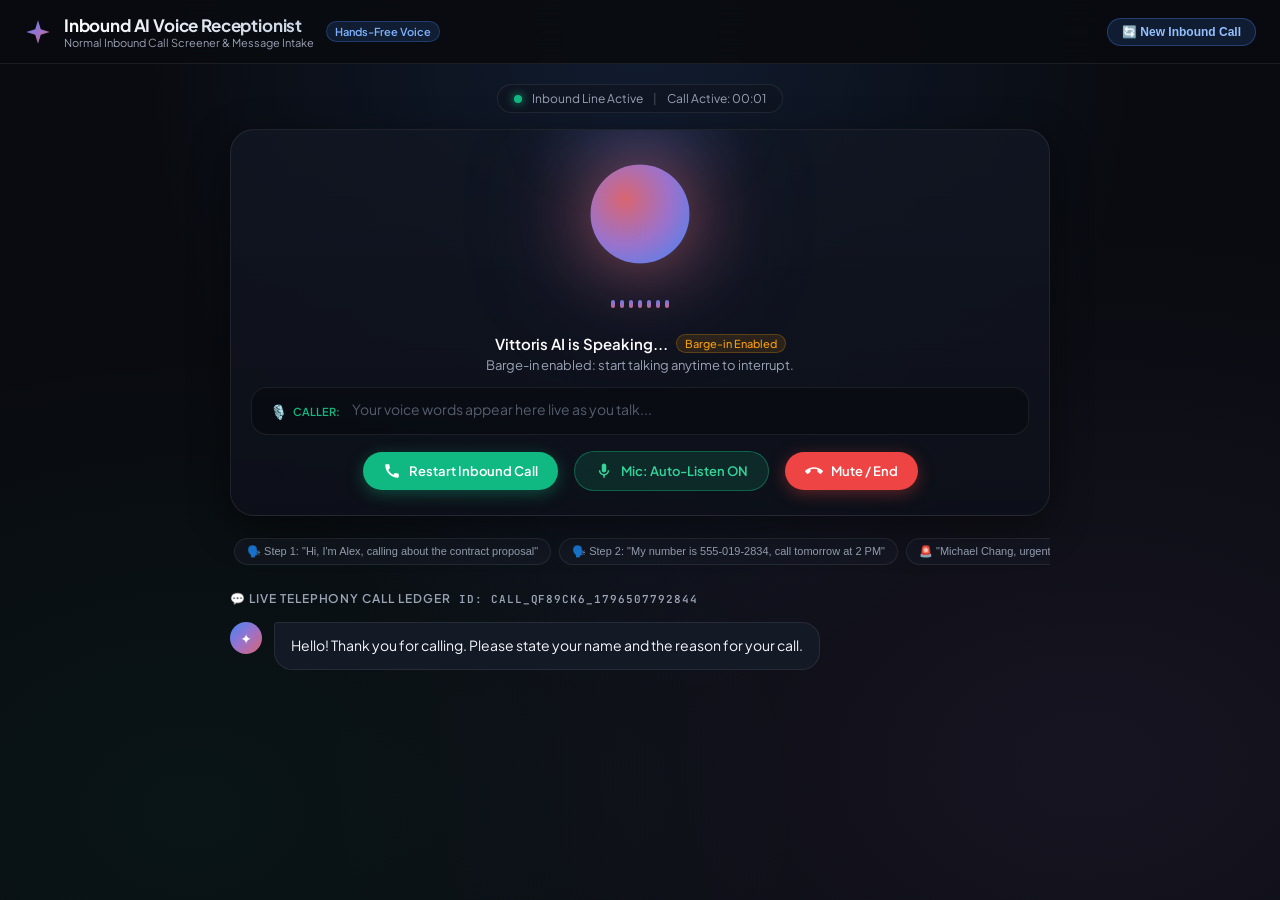
==== commit 3f0d23c8: "feat: streamline normal inbound receptionist flow asking name, reason, phone number, and callback ti" ====
--- a/index.html
+++ b/index.html
@@ -569,35 +569,16 @@
     <div class="brand">
       <div class="gemini-sparkle"></div>
       <div>
-        <div class="brand-title">Vittoris Inbound AI Voice Agent</div>
-        <div style="font-size: 11px; color: var(--text-muted);">Premade Telephony Screener for Google Voice</div>
+        <div class="brand-title">Inbound AI Voice Receptionist</div>
+        <div style="font-size: 11px; color: var(--text-muted);">Normal Inbound Call Screener & Message Intake</div>
       </div>
-      <div class="brand-tag">v2.4 Hands-Free</div>
+      <div class="brand-tag">Hands-Free Voice</div>
     </div>
 
     <div class="header-controls">
-      <!-- Google Voice Line / Caller ID Mode -->
-      <div class="config-pill">
-        <label>Line Caller ID:</label>
-        <select id="caller-id-select" class="config-select" onchange="onCallerIdOptionChange()">
-          <option value="+1 (555) 019-2834" selected>📞 Detected (+1 555-019-2834)</option>
-          <option value="+1 (415) 555-0199">📞 Detected (+1 415-555-0199)</option>
-          <option value="UNKNOWN">👤 Unknown / Private Line (Asks Number)</option>
-        </select>
-      </div>
-
-      <!-- Recipient Availability Target -->
-      <div class="config-pill">
-        <label>Vittoris Team:</label>
-        <select id="team-status-select" class="config-select" onchange="onTeamStatusChange(this.value)">
-          <option value="BUSY" selected>🔴 Busy (Takes Callback)</option>
-          <option value="AVAILABLE">🟢 Available (Live Transfer)</option>
-        </select>
-      </div>
-
       <!-- Reset / Brand New Caller -->
-      <button class="reset-btn" onclick="startFreshCallSession()" title="Treat as a brand new caller every time">
-        🔄 New Caller / Call Again
+      <button class="reset-btn" onclick="startFreshCallSession()" title="Start a fresh inbound call">
+        🔄 New Inbound Call
       </button>
     </div>
   </header>
@@ -606,7 +587,7 @@
     <!-- Active Telephony Banner -->
     <div class="call-status-banner">
       <div class="pulse-dot"></div>
-      <span id="call-line-badge">Google Voice Inbound Line Active: (555) 019-VITT</span>
+      <span id="call-line-badge">Inbound Line Active</span>
       <span style="opacity: 0.4;">|</span>
       <span id="call-timer-text">Call Active: 00:00</span>
     </div>
@@ -667,19 +648,16 @@
       </div>
     </div>
 
-    <!-- Quick Voice Simulation Chips (For Instant Testing / Fallback) -->
+    <!-- Quick Voice Simulation Chips: Clear 2-Step Inbound Dialogue Flow -->
     <div class="quick-voice-chips">
-      <button class="voice-chip" onclick="simulateSpokenTurn('Hi, my name is Alex and I am calling regarding the contract')">
-        🗣️ 1. "Hi, my name is Alex, calling about the contract"
+      <button class="voice-chip" onclick="simulateSpokenTurn('Hi, my name is Alex and I am calling regarding the contract proposal')">
+        🗣️ Step 1: "Hi, I'm Alex, calling about the contract proposal"
       </button>
-      <button class="voice-chip" onclick="simulateSpokenTurn('the best time would be tomorrow at 2 and my number is 555 019 2834')">
-        🗣️ 2. "Tomorrow at 2 and my number is 555 019 2834"
-      </button>
-      <button class="voice-chip" onclick="simulateSpokenTurn('the phone number is 55 50 19 28 34')">
-        🗣️ 3. "The phone number is 55 50 19 28 34"
+      <button class="voice-chip" onclick="simulateSpokenTurn('My number is 555-019-2834 and the best time to call is tomorrow at 2 PM')">
+        🗣️ Step 2: "My number is 555-019-2834, call tomorrow at 2 PM"
       </button>
       <button class="voice-chip" onclick="simulateSpokenTurn('This is Michael Chang, our cloud service is down urgent!')">
-        🚨 4. "Michael Chang, urgent outage!"
+        🚨 "Michael Chang, urgent service outage!"
       </button>
     </div>
   </main>
@@ -777,11 +755,6 @@
       document.getElementById('session-id-display').textContent = `ID: ${currentSessionId}`;
       document.getElementById('live-transcript-text').innerHTML = '<span class="live-transcript-placeholder">Your voice words appear here live as you talk...</span>';
 
-      const callerPhone = getSelectedCallerId();
-      if (callerPhone) {
-        callerEntities.phone = callerPhone;
-      }
-
       // Reset Call Timer
       clearInterval(callTimerInterval);
       callSeconds = 0;
@@ -794,9 +767,6 @@
       }, 1000);
 
       let url = `/api/call/start?session_id=${currentSessionId}`;
-      if (callerPhone) {
-        url += `&caller_phone=${encodeURIComponent(callerPhone)}`;
-      }
 
       fetch(url, { method: 'POST' })
         .then(res => res.json())
@@ -804,10 +774,7 @@
           botSpeak(data.bot_speech_response, data.extracted_entities);
         })
         .catch(() => {
-          // Fallback greeting if offline
-          const fallbackGreeting = callerPhone 
-            ? "Hello! Thank you for calling Vittoris. Please state your name and the reason for your call."
-            : "Hello! Thank you for calling Vittoris. Please state your name and the reason for your call.";
+          const fallbackGreeting = "Hello! Thank you for calling. Please state your name and the reason for your call.";
           botSpeak(fallbackGreeting, callerEntities);
         });
     }
@@ -1071,7 +1038,6 @@
         callerEntities.bestTime = timeMatch[0].trim();
       }
 
-      const teamStatus = document.getElementById('team-status-select').value;
       const name = callerEntities.name || "there";
       const reason = callerEntities.reason || "your call";
 
@@ -1084,26 +1050,24 @@
         } else if (callerEntities.name && !callerEntities.reason) {
           responseText = `Thank you, ${name}. Could you please state the reason for your call?`;
         } else {
-          responseText = `Hello! Thank you for calling Vittoris. Please state your name and the reason for your call.`;
-        }
-      } else if (teamStatus === 'AVAILABLE') {
-        responseText = `Thank you, ${name}. The Vittoris team is available right now. Please hold on while I connect your call directly to discuss ${reason}.`;
+          responseText = `Hello! Thank you for calling. Please state your name and the reason for your call.`;
+        }
       } else {
-        // Team is BUSY: Check phone and callback time
+        // Name and Reason collected: now ask for phone number & best callback time
         const hasPhone = Boolean(callerEntities.phone);
         const hasTime = Boolean(callerEntities.bestTime);
 
         if (hasPhone && hasTime) {
           const spokenPhone = formatNumbersForSpeech(callerEntities.phone);
-          responseText = `Thank you, ${name}. I have noted your number as ${spokenPhone}, and requested a callback for ${callerEntities.bestTime} regarding ${reason}. The Vittoris team has been notified and will reach back to you then. Have a wonderful day!`;
-          notification = `📱 [DISPATCHED TO Vittoris Team via Slack & SMS]\nCallback Request from ${name} (${callerEntities.phone}) for ${callerEntities.bestTime}.\nReason: ${reason}`;
+          responseText = `Thank you, ${name}. I have noted your number as ${spokenPhone}, and requested a callback for ${callerEntities.bestTime} regarding ${reason}. Our team has been notified and will reach back out to you then. Have a wonderful day!`;
+          notification = `📱 [DISPATCHED TO Team via Slack & SMS]\nCallback Request from ${name} (${callerEntities.phone}) for ${callerEntities.bestTime}.\nReason: ${reason}`;
         } else if (hasPhone && !hasTime) {
           const spokenPhone = formatNumbersForSpeech(callerEntities.phone);
-          responseText = `Thank you, ${name}. I have your phone number as ${spokenPhone}. What would be the best time or window for our team to reach back to you?`;
+          responseText = `Thank you, ${name}. I have your phone number as ${spokenPhone}. What would be the best time for our team to reach back out to you?`;
         } else if (!hasPhone && hasTime) {
-          responseText = `Thank you, ${name}. We will reach back ${callerEntities.bestTime}. Could you please provide the phone number our team should call you on?`;
+          responseText = `Thank you, ${name}. We will reach back ${callerEntities.bestTime}. Could you please provide the best phone number for our team to reach out to you on?`;
         } else {
-          responseText = `Thank you, ${name}. The Vittoris team is currently busy and unavailable to take your call right now. Could you please leave your phone number and the best time for our team to reach back to you?`;
+          responseText = `Thank you, ${name}. What is the best phone number and time for our team to reach back out to you?`;
         }
       }
 
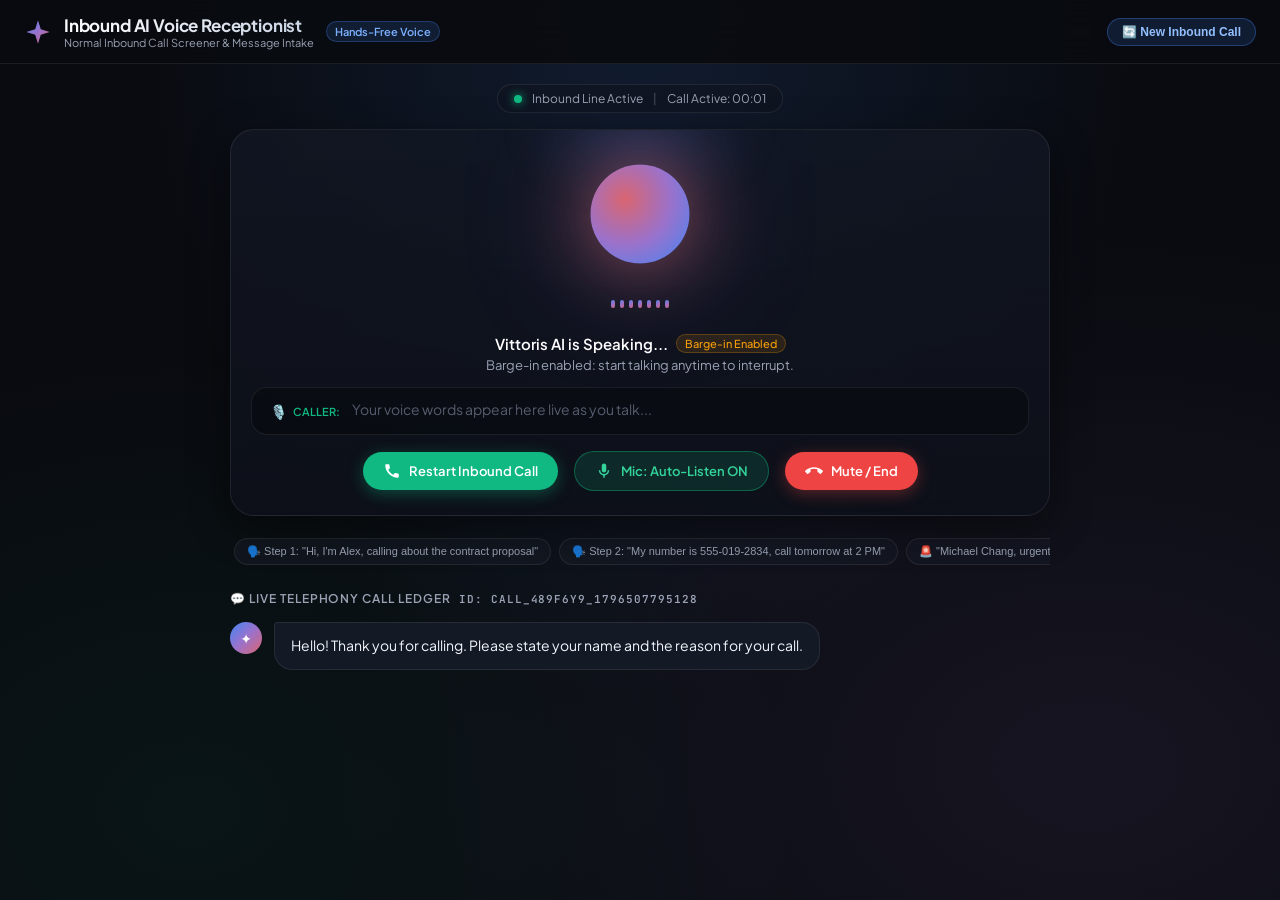
==== commit 22ae6772: "fix(nlp): add resilient reason extractor and conversational context to prevent repetition loop" ====
--- a/index.html
+++ b/index.html
@@ -1012,17 +1012,43 @@
     function processTurnClientSide(text) {
       const lower = text.toLowerCase();
 
-      // Extract Name
-      const nameMatch = text.match(/(?:my name is|name's|this is|i am|i'm)\s+([A-Za-z]+(?:\s+[A-Za-z]+){0,2})(?=\s+(?:calling|about|regarding|from|with|and|,|\.|$))/i)
+      // Extract Name (stop cleanly before 'calling', 'about', 'for', etc.)
+      const nameMatch = text.match(/(?:my name is|name's|this is|i am|i'm)\s+([A-Za-z]+(?:\s+[A-Za-z]+){0,2})(?=\s+(?:calling|about|regarding|for|from|with|and|,|\.|$))/i)
                      || text.match(/\b([A-Z][a-z]+\s+[A-Z][a-z]+)\s+(?:here|speaking)\b/i);
       if (nameMatch && (!callerEntities.name || /name|this is|i am/i.test(text))) {
         callerEntities.name = nameMatch[1].trim();
       }
 
-      // Extract Reason
-      const reasonMatch = text.match(/(?:calling regarding|calling about|calling to discuss|calling to|regarding|about)\s+([^.,;]+)/i);
-      if (reasonMatch && !callerEntities.reason) {
-        callerEntities.reason = reasonMatch[1].trim();
+      // Extract Reason across common spoken patterns
+      const reasonPatterns = [
+        /(?:the reason for the call is|reason for calling is|reason for the call is|reason is)\s+([^.,;]+)/i,
+        /(?:calling regarding|calling about|calling to discuss|calling to|calling for)\s+([^.,;]+)/i,
+        /(?:inquire about|follow up on|discuss|checking on|inquiry about|interested in)\s+([^.,;]+)/i,
+        /(?:i want to have|i want to|i need to|i'd like to|looking for|looking to)\s+([^.,;]+)/i,
+        /(?:regarding|about|for a|for an)\s+([A-Za-z0-9\s]{3,40})/i
+      ];
+
+      if (!callerEntities.reason) {
+        for (const pat of reasonPatterns) {
+          const m = text.match(pat);
+          if (m && m[1] && m[1].trim().length > 2) {
+            callerEntities.reason = m[1].trim();
+            break;
+          }
+        }
+      }
+
+      // Contextual reason capture: if caller was already prompted for reason, capture whatever they state
+      if (callerEntities.name && !callerEntities.reason) {
+        const clean = text.trim().replace(/[.!?]+$/, '');
+        if (!/^(hello|hi|hey|yes|no)$/i.test(clean) && clean.length > 2) {
+          const stripped = clean.replace(/^(?:the\s+)?reason\s+(?:for\s+(?:the\s+)?call\s+)?is\s+/i, '')
+                                .replace(/^i\s+(?:just\s+)?(?:want|need)\s+(?:to\s+)?/i, '')
+                                .trim();
+          if (stripped.length > 2) {
+            callerEntities.reason = stripped;
+          }
+        }
       }
 
       // Extract Phone (Robust multi-group / space extractor)
@@ -1048,7 +1074,11 @@
         if (!callerEntities.name && callerEntities.reason) {
           responseText = `Thank you for reaching out regarding ${reason}. May I please have your name before we continue?`;
         } else if (callerEntities.name && !callerEntities.reason) {
-          responseText = `Thank you, ${name}. Could you please state the reason for your call?`;
+          if (/^(hello|hi|hey)$/i.test(text.trim())) {
+            responseText = `Hello, ${name}! I'm listening. Could you please share the reason for your call so our team can assist you?`;
+          } else {
+            responseText = `Thank you, ${name}. Could you please state the reason for your call?`;
+          }
         } else {
           responseText = `Hello! Thank you for calling. Please state your name and the reason for your call.`;
         }
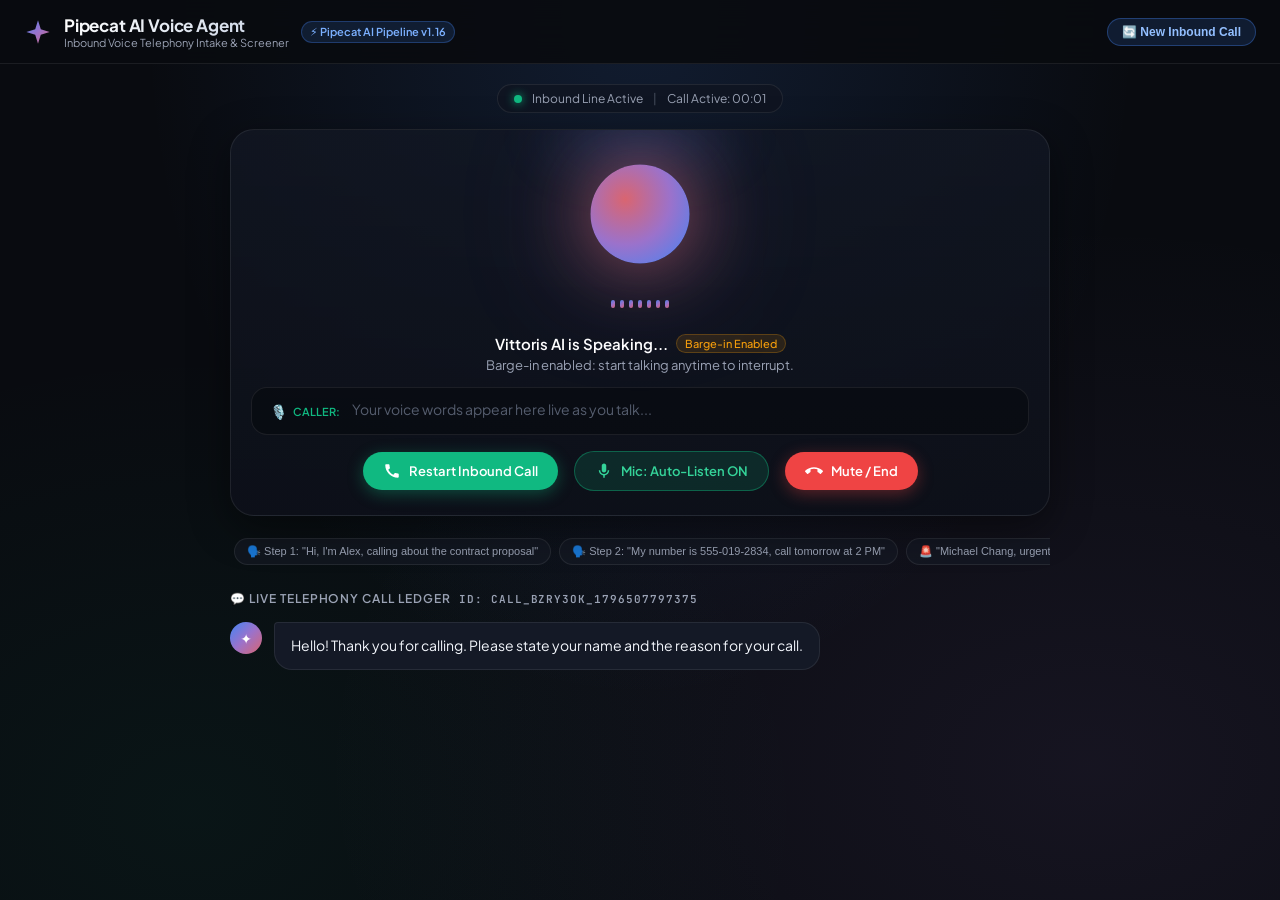
==== commit 392239b6: "feat(pipecat): integrate Pipecat AI pipeline v1.16 for voice agent orchestration, endpoints, and res" ====
--- a/index.html
+++ b/index.html
@@ -569,10 +569,10 @@
     <div class="brand">
       <div class="gemini-sparkle"></div>
       <div>
-        <div class="brand-title">Inbound AI Voice Receptionist</div>
-        <div style="font-size: 11px; color: var(--text-muted);">Normal Inbound Call Screener & Message Intake</div>
+        <div class="brand-title">Pipecat AI Voice Agent</div>
+        <div style="font-size: 11px; color: var(--text-muted);">Inbound Voice Telephony Intake & Screener</div>
       </div>
-      <div class="brand-tag">Hands-Free Voice</div>
+      <div class="brand-tag">⚡ Pipecat AI Pipeline v1.16</div>
     </div>
 
     <div class="header-controls">
@@ -766,7 +766,7 @@
         document.getElementById('call-timer-text').textContent = `Call Active: ${mins}:${secs}`;
       }, 1000);
 
-      let url = `/api/call/start?session_id=${currentSessionId}`;
+      let url = `/api/pipecat/start?session_id=${currentSessionId}`;
 
       fetch(url, { method: 'POST' })
         .then(res => res.json())
@@ -774,8 +774,15 @@
           botSpeak(data.bot_speech_response, data.extracted_entities);
         })
         .catch(() => {
-          const fallbackGreeting = "Hello! Thank you for calling. Please state your name and the reason for your call.";
-          botSpeak(fallbackGreeting, callerEntities);
+          fetch(`/api/call/start?session_id=${currentSessionId}`, { method: 'POST' })
+            .then(res => res.json())
+            .then(data => {
+              botSpeak(data.bot_speech_response, data.extracted_entities);
+            })
+            .catch(() => {
+              const fallbackGreeting = "Hello! Thank you for calling. Please state your name and the reason for your call.";
+              botSpeak(fallbackGreeting, callerEntities);
+            });
         });
     }
 
@@ -911,8 +918,8 @@
       document.getElementById('live-transcript-text').innerHTML = `<span style="color: #60a5fa;">Processing turn: "${callerSpeech}"...</span>`;
       setVisualState('processing', 'Processing...', 'Understanding inquiry & checking availability...');
 
-      // Dispatch to FastAPI Backend
-      fetch('/api/call/turn', {
+      // Dispatch to Pipecat AI Voice Pipeline Backend
+      fetch('/api/pipecat/turn', {
         method: 'POST',
         headers: { 'Content-Type': 'application/json' },
         body: JSON.stringify({
@@ -925,9 +932,24 @@
         document.getElementById('live-transcript-text').innerHTML = '<span class="live-transcript-placeholder">Your voice words appear here live as you talk...</span>';
         botSpeak(data.bot_speech_response, data.extracted_entities, data.notification_preview);
       })
-      .catch(err => {
-        console.warn('Backend turn failed, executing local state engine fallback', err);
-        processTurnClientSide(callerSpeech);
+      .catch(() => {
+        fetch('/api/call/turn', {
+          method: 'POST',
+          headers: { 'Content-Type': 'application/json' },
+          body: JSON.stringify({
+            session_id: currentSessionId,
+            speech_text: callerSpeech
+          })
+        })
+        .then(res => res.json())
+        .then(data => {
+          document.getElementById('live-transcript-text').innerHTML = '<span class="live-transcript-placeholder">Your voice words appear here live as you talk...</span>';
+          botSpeak(data.bot_speech_response, data.extracted_entities, data.notification_preview);
+        })
+        .catch(err => {
+          console.warn('Pipecat backend turn fallback to client-side pipeline', err);
+          processTurnClientSide(callerSpeech);
+        });
       });
     }
 
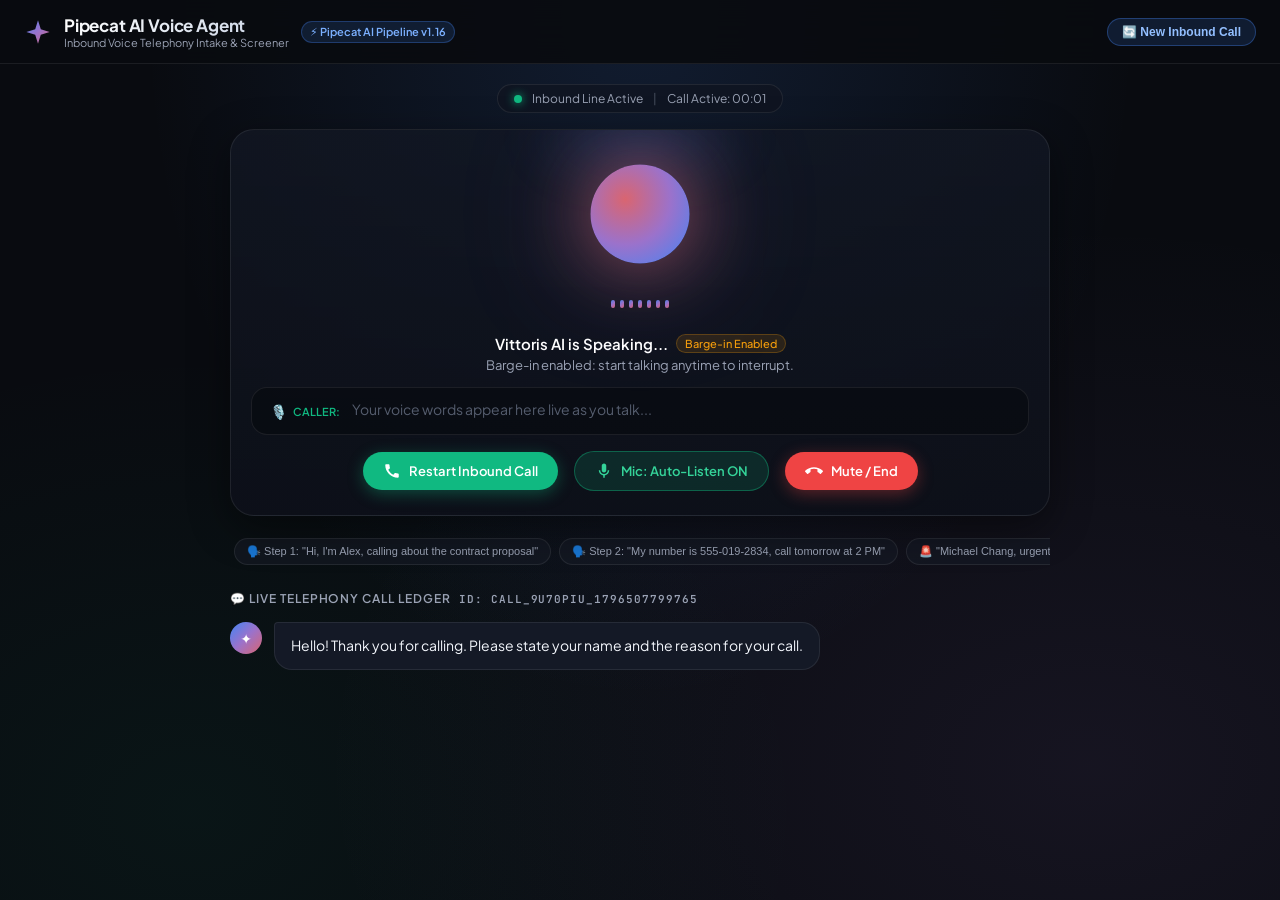
==== commit 4538e83f: "feat(pipecat): integrate Pipecat voice pipeline with contextual entity resolution and zero-loop hand" ====
--- a/index.html
+++ b/index.html
@@ -1014,18 +1014,18 @@
       }).join(' ');
 
       // Match after keywords
-      const kwMatch = normalized.match(/(?:phone|number|call|reach|contact)(?:\s+is|\s+at|\s+on)?\s*([+\d\s\-\(\)\.]{7,30})/i);
+      const kwMatch = normalized.match(/(?:phone|number|call|reach|contact)(?:\s+is|\s+at|\s+on)?\s*([+\d\s\-\(\)\.]{7,32})/i);
       if (kwMatch) {
         const digits = kwMatch[1].replace(/\D/g, '');
-        if (digits.length >= 10) return kwMatch[1].trim();
-      }
-
-      // Match any 10-15 digit string with spaces/hyphens
-      const digitSeqs = normalized.match(/(?:\+?\d[\d\s\-\(\)\.]{8,}\d)/g);
+        if (digits.length >= 7) return kwMatch[1].trim();
+      }
+
+      // Match any 7-16 digit string with spaces/hyphens
+      const digitSeqs = normalized.match(/(?:\+?\d[\d\s\-\(\)\.]{5,}\d)/g);
       if (digitSeqs) {
         for (const seq of digitSeqs) {
           const d = seq.replace(/\D/g, '');
-          if (d.length >= 10 && d.length <= 15) return seq.trim();
+          if (d.length >= 7 && d.length <= 16) return seq.trim();
         }
       }
       return null;
@@ -1077,6 +1077,11 @@
       const phoneFound = extractClientPhone(text);
       if (phoneFound) {
         callerEntities.phone = phoneFound;
+      } else if (!callerEntities.phone) {
+        const rawDigits = text.replace(/\D/g, '');
+        if (rawDigits.length >= 7 && rawDigits.length <= 16) {
+          callerEntities.phone = text.trim().replace(/[.!?]+$/, '');
+        }
       }
 
       // Extract Best Time
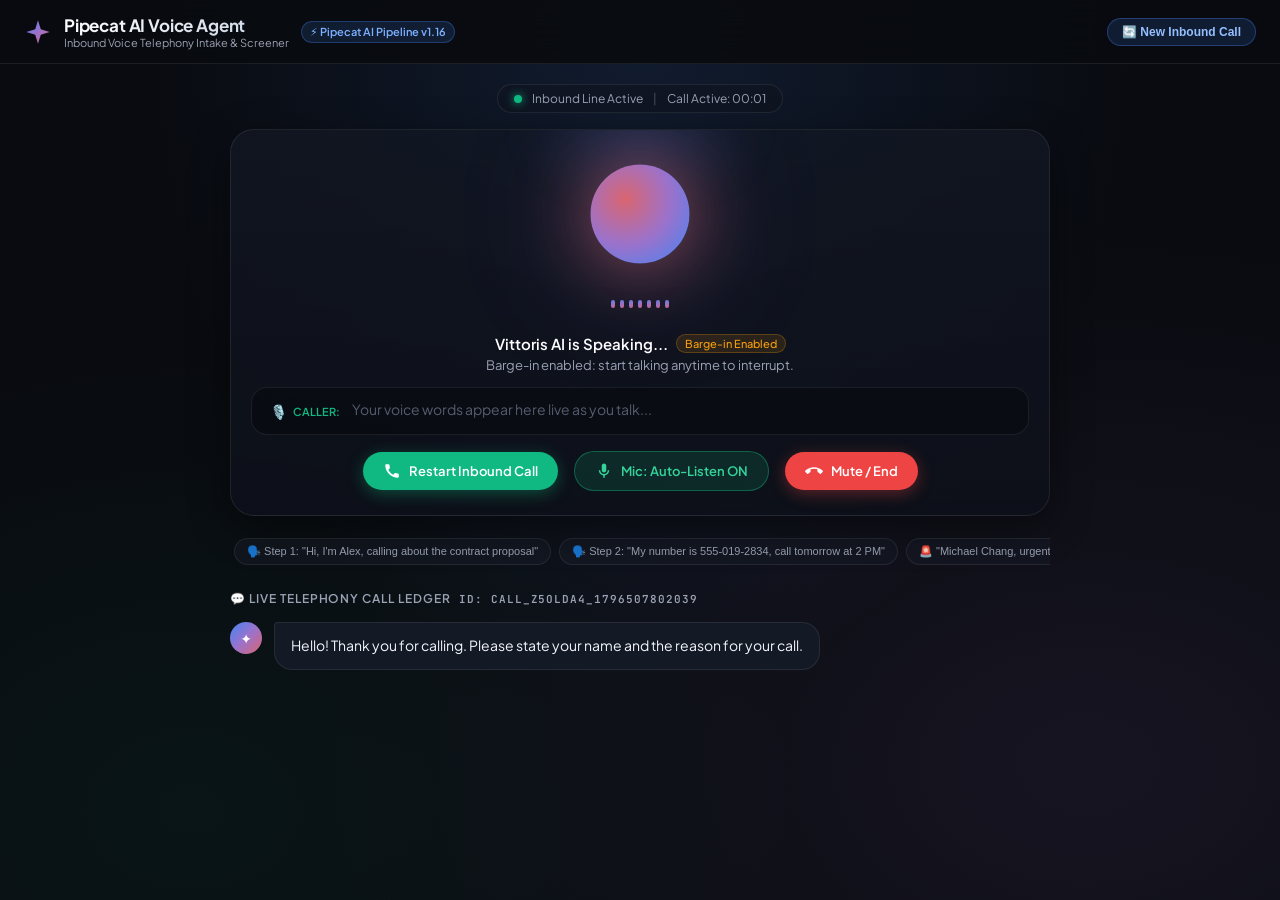
==== commit 31bef4c0: "feat(telephony): automatic call hang-up with disconnect tone upon callback dispatch and caller goodb" ====
--- a/index.html
+++ b/index.html
@@ -786,14 +786,60 @@
         });
     }
 
-    function hangUpCall() {
+    function playDisconnectTone() {
+      try {
+        const AudioCtx = window.AudioContext || window.webkitAudioContext;
+        if (!AudioCtx) return;
+        const ctx = new AudioCtx();
+        const osc = ctx.createOscillator();
+        const gain = ctx.createGain();
+        osc.type = 'sine';
+        osc.frequency.setValueAtTime(425, ctx.currentTime);
+        gain.gain.setValueAtTime(0.12, ctx.currentTime);
+        gain.gain.exponentialRampToValueAtTime(0.001, ctx.currentTime + 0.35);
+        osc.connect(gain);
+        gain.connect(ctx.destination);
+        osc.start();
+        osc.stop(ctx.currentTime + 0.35);
+      } catch (e) {
+        // AudioContext ignored
+      }
+    }
+
+    function appendHangUpNotice() {
+      const container = document.getElementById('turns-container');
+      if (!container) return;
+      const banner = document.createElement('div');
+      banner.style.textAlign = 'center';
+      banner.style.margin = '16px auto';
+      banner.style.padding = '8px 18px';
+      banner.style.borderRadius = '20px';
+      banner.style.background = 'rgba(239, 68, 68, 0.12)';
+      banner.style.border = '1px solid rgba(239, 68, 68, 0.3)';
+      banner.style.color = '#f87171';
+      banner.style.fontSize = '12px';
+      banner.style.fontWeight = '500';
+      banner.style.maxWidth = '420px';
+      banner.innerHTML = '📞 <strong>Call Hung Up</strong> • Intake Completed & Dispatched';
+      container.appendChild(banner);
+      window.scrollTo({ top: document.body.scrollHeight, behavior: 'smooth' });
+    }
+
+    function hangUpCall(autoEnded = false) {
       isCallActive = false;
       clearInterval(callTimerInterval);
       if (synth && synth.speaking) synth.cancel();
       stopListening();
 
-      setVisualState('idle', 'Call Ended', 'The inbound call has concluded. Tap "Restart Inbound Call" for a new caller.');
-      document.getElementById('call-timer-text').textContent = "Call Concluded";
+      if (autoEnded) {
+        playDisconnectTone();
+        setVisualState('idle', 'Call Concluded & Hung Up 📞', 'All details were recorded and dispatched. The AI has hung up the call.');
+        document.getElementById('call-timer-text').textContent = "Call Concluded (Hung Up)";
+        appendHangUpNotice();
+      } else {
+        setVisualState('idle', 'Call Ended', 'The inbound call has concluded. Tap "Call Vittoris Reception" to start a new caller session.');
+        document.getElementById('call-timer-text').textContent = "Call Concluded";
+      }
     }
 
     // --- Web Speech Recognition & Auto-Mic Start with Barge-in ---
@@ -930,7 +976,8 @@
       .then(res => res.json())
       .then(data => {
         document.getElementById('live-transcript-text').innerHTML = '<span class="live-transcript-placeholder">Your voice words appear here live as you talk...</span>';
-        botSpeak(data.bot_speech_response, data.extracted_entities, data.notification_preview);
+        const shouldHangUp = Boolean(data.hang_up || data.current_state === 'CALL_COMPLETED');
+        botSpeak(data.bot_speech_response, data.extracted_entities, data.notification_preview, shouldHangUp);
       })
       .catch(() => {
         fetch('/api/call/turn', {
@@ -944,7 +991,8 @@
         .then(res => res.json())
         .then(data => {
           document.getElementById('live-transcript-text').innerHTML = '<span class="live-transcript-placeholder">Your voice words appear here live as you talk...</span>';
-          botSpeak(data.bot_speech_response, data.extracted_entities, data.notification_preview);
+          const shouldHangUp = Boolean(data.hang_up || data.current_state === 'CALL_COMPLETED');
+          botSpeak(data.bot_speech_response, data.extracted_entities, data.notification_preview, shouldHangUp);
         })
         .catch(err => {
           console.warn('Pipecat backend turn fallback to client-side pipeline', err);
@@ -960,7 +1008,7 @@
     }
 
     // --- AI Voice Output with Auto-Mic Resumption & Barge-In Binding ---
-    function botSpeak(speechText, entities = null, notification = null) {
+    function botSpeak(speechText, entities = null, notification = null, shouldHangUp = false) {
       appendTurnToLedger('bot', speechText, entities, notification);
 
       setVisualState('speaking', 'Vittoris AI is Speaking...', 'Barge-in enabled: start talking anytime to interrupt.');
@@ -974,9 +1022,11 @@
         utterance.rate = 0.96; // Smooth, conversational pace
         utterance.pitch = 1.0;
 
-        // When the AI finishes speaking -> AUTOMATICALLY START THE MICROPHONE!
+        // When the AI finishes speaking
         utterance.onend = () => {
-          if (isCallActive && isMicEnabled) {
+          if (shouldHangUp) {
+            hangUpCall(true);
+          } else if (isCallActive && isMicEnabled) {
             setVisualState('listening', 'Listening to You...', 'Your microphone is active. Please state your details or questions.');
             startListeningSafely();
           } else {
@@ -985,7 +1035,9 @@
         };
 
         utterance.onerror = () => {
-          if (isCallActive && isMicEnabled) {
+          if (shouldHangUp) {
+            hangUpCall(true);
+          } else if (isCallActive && isMicEnabled) {
             startListeningSafely();
           }
         };
@@ -994,7 +1046,9 @@
       } else {
         // Fallback when speech synthesis is unsupported
         setTimeout(() => {
-          if (isCallActive && isMicEnabled) {
+          if (shouldHangUp) {
+            hangUpCall(true);
+          } else if (isCallActive && isMicEnabled) {
             startListeningSafely();
           }
         }, 1500);
@@ -1084,6 +1138,13 @@
         }
       }
 
+      // Check for caller hangup request / goodbye
+      if (/\b(bye|goodbye|hang up|hung up|that's all|that is all|end call)\b/i.test(text)) {
+        const farewell = `Thank you for calling${callerEntities.name ? ', ' + callerEntities.name : ''}. Have a wonderful day! Goodbye.`;
+        botSpeak(farewell, callerEntities, null, true);
+        return;
+      }
+
       // Extract Best Time
       const timeMatch = text.match(/(?:best time (?:is|to call(?: me)?(?: is)?|would be)|available)\s+([^.,;]+)/i)
                      || text.match(/(?:tomorrow|today|monday|tuesday|wednesday|thursday|friday)\s+(?:at\s+\d{1,2}(?::\d{2})?\s*(?:am|pm)?|morning|afternoon|evening)/i);
@@ -1096,6 +1157,7 @@
 
       let responseText = "";
       let notification = null;
+      let isHangUp = false;
 
       if (!callerEntities.name || !callerEntities.reason) {
         if (!callerEntities.name && callerEntities.reason) {
@@ -1116,8 +1178,9 @@
 
         if (hasPhone && hasTime) {
           const spokenPhone = formatNumbersForSpeech(callerEntities.phone);
-          responseText = `Thank you, ${name}. I have noted your number as ${spokenPhone}, and requested a callback for ${callerEntities.bestTime} regarding ${reason}. Our team has been notified and will reach back out to you then. Have a wonderful day!`;
+          responseText = `Thank you, ${name}. I have noted your number as ${spokenPhone}, and requested a callback for ${callerEntities.bestTime} regarding ${reason}. Our team has been notified and will reach back out to you then. Have a wonderful day! Goodbye.`;
           notification = `📱 [DISPATCHED TO Team via Slack & SMS]\nCallback Request from ${name} (${callerEntities.phone}) for ${callerEntities.bestTime}.\nReason: ${reason}`;
+          isHangUp = true;
         } else if (hasPhone && !hasTime) {
           const spokenPhone = formatNumbersForSpeech(callerEntities.phone);
           responseText = `Thank you, ${name}. I have your phone number as ${spokenPhone}. What would be the best time for our team to reach back out to you?`;
@@ -1128,7 +1191,7 @@
         }
       }
 
-      botSpeak(responseText, callerEntities, notification);
+      botSpeak(responseText, callerEntities, notification, isHangUp);
     }
 
     // --- UI Helper Functions ---
